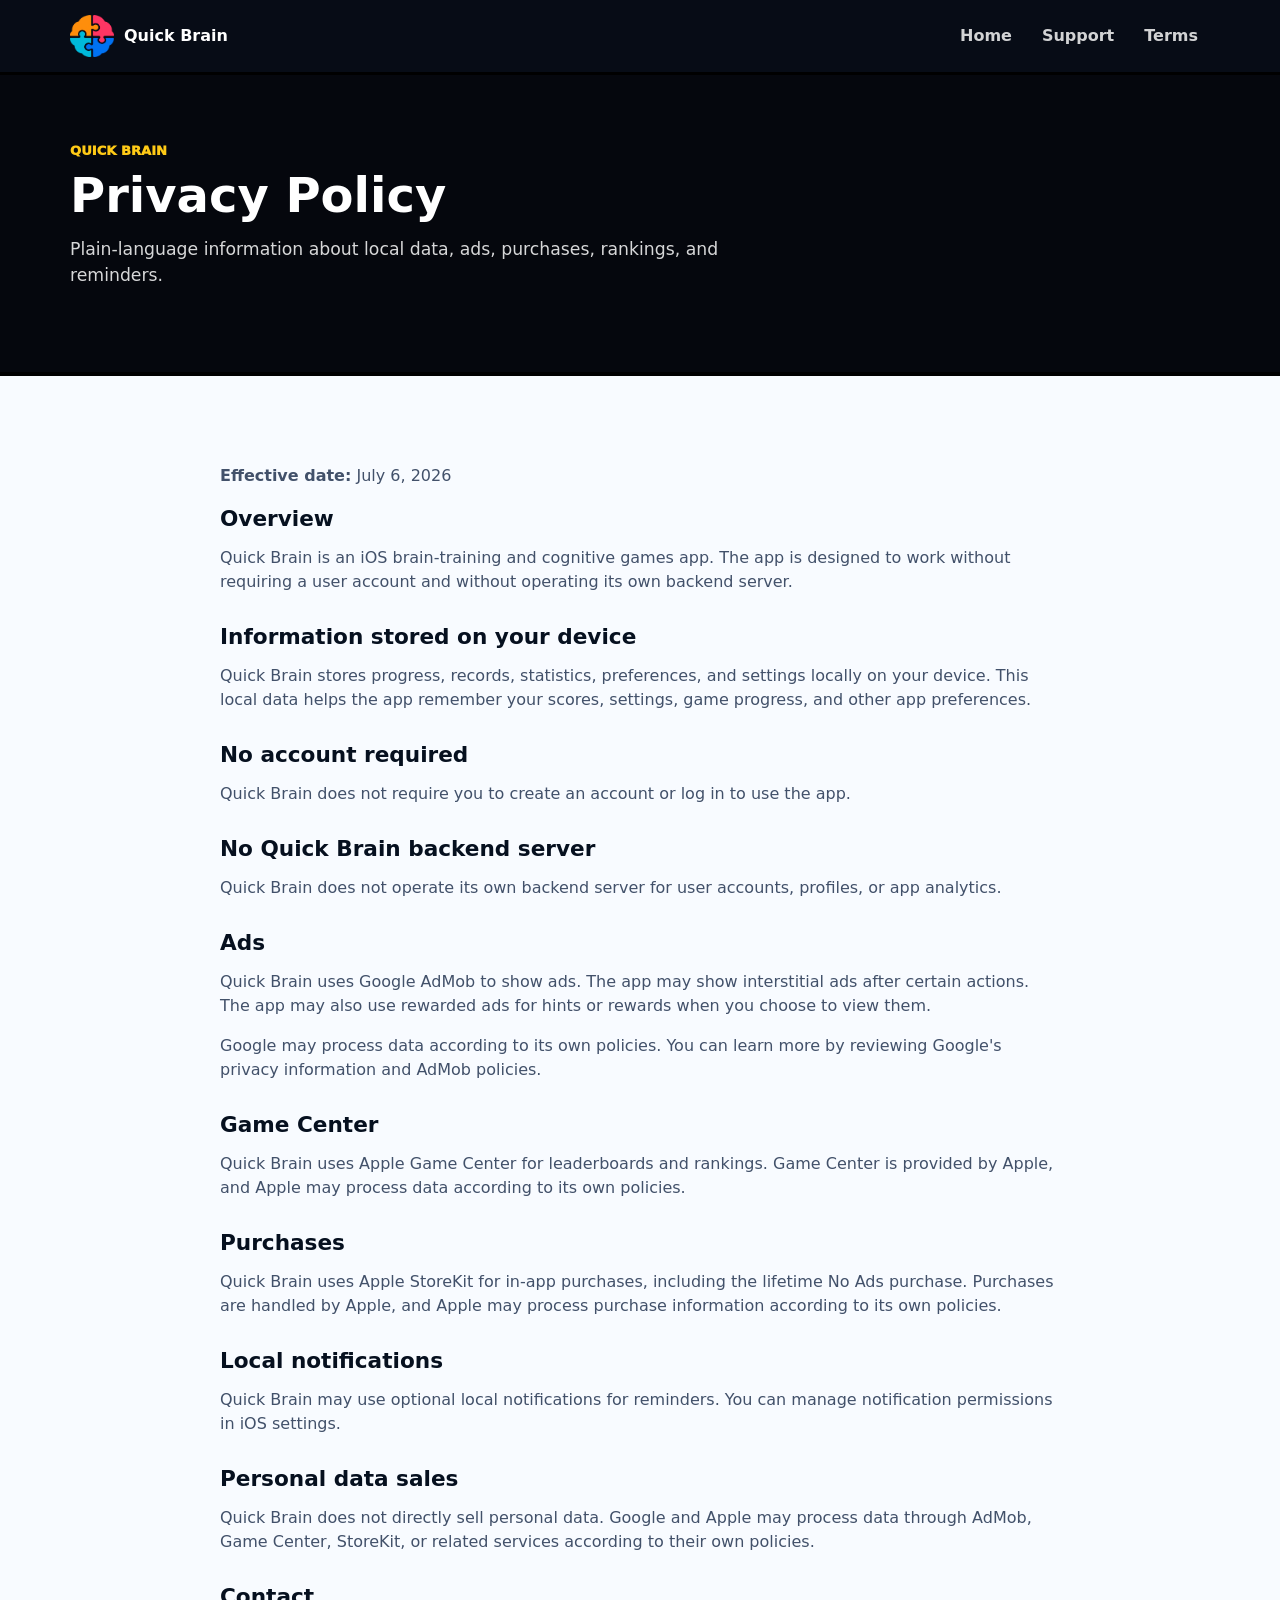
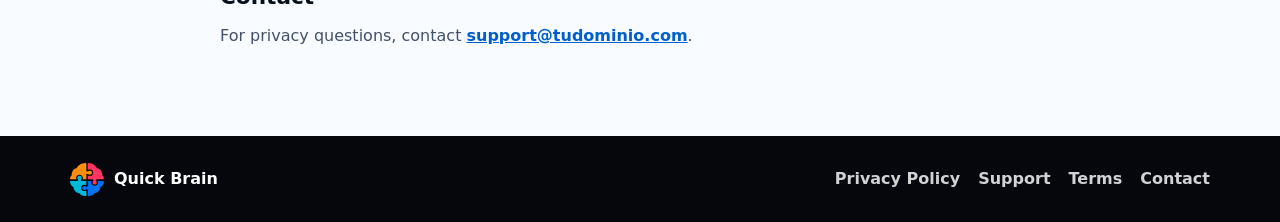
==== privacy/index.html @ 98ff45d4 "Add initial website structure for Quick Brain app - Created index.html for the main landing page wit" ====
<!doctype html>
<html lang="en">
  <head>
    <meta charset="utf-8">
    <meta name="viewport" content="width=device-width, initial-scale=1">
    <title>Privacy Policy | Quick Brain</title>
    <meta name="description" content="Privacy Policy for Quick Brain, an iPhone brain-training games app.">
    <link rel="icon" href="/imagenes/logo.png">
    <link rel="apple-touch-icon" href="/imagenes/logo.png">
    <link rel="stylesheet" href="/styles.css">
  </head>
  <body>
    <header class="site-header">
      <nav class="nav-shell" aria-label="Main navigation">
        <a class="brand" href="/" aria-label="Quick Brain home">
          <img class="brand-logo" src="/imagenes/logo.png" alt="" width="44" height="44">
          <span>Quick Brain</span>
        </a>
        <button class="nav-toggle" type="button" aria-expanded="false" aria-controls="nav-links" aria-label="Open navigation">
          <span></span>
          <span></span>
          <span></span>
        </button>
        <div class="nav-links" id="nav-links">
          <a href="/">Home</a>
          <a href="/support/">Support</a>
          <a href="/terms/">Terms</a>
        </div>
      </nav>
    </header>

    <main class="legal-page">
      <section class="page-hero">
        <div class="section-inner">
          <p class="eyebrow">Quick Brain</p>
          <h1>Privacy Policy</h1>
          <p>Plain-language information about local data, ads, purchases, rankings, and reminders.</p>
        </div>
      </section>

      <article class="legal-content section-inner">
        <p><strong>Effective date:</strong> July 6, 2026</p>

        <h2>Overview</h2>
        <p>
          Quick Brain is an iOS brain-training and cognitive games app. The app is designed
          to work without requiring a user account and without operating its own backend server.
        </p>

        <h2>Information stored on your device</h2>
        <p>
          Quick Brain stores progress, records, statistics, preferences, and settings locally
          on your device. This local data helps the app remember your scores, settings, game
          progress, and other app preferences.
        </p>

        <h2>No account required</h2>
        <p>
          Quick Brain does not require you to create an account or log in to use the app.
        </p>

        <h2>No Quick Brain backend server</h2>
        <p>
          Quick Brain does not operate its own backend server for user accounts, profiles,
          or app analytics.
        </p>

        <h2>Ads</h2>
        <p>
          Quick Brain uses Google AdMob to show ads. The app may show interstitial ads after
          certain actions. The app may also use rewarded ads for hints or rewards when you
          choose to view them.
        </p>
        <p>
          Google may process data according to its own policies. You can learn more by reviewing
          Google's privacy information and AdMob policies.
        </p>

        <h2>Game Center</h2>
        <p>
          Quick Brain uses Apple Game Center for leaderboards and rankings. Game Center is
          provided by Apple, and Apple may process data according to its own policies.
        </p>

        <h2>Purchases</h2>
        <p>
          Quick Brain uses Apple StoreKit for in-app purchases, including the lifetime
          No Ads purchase. Purchases are handled by Apple, and Apple may process purchase
          information according to its own policies.
        </p>

        <h2>Local notifications</h2>
        <p>
          Quick Brain may use optional local notifications for reminders. You can manage
          notification permissions in iOS settings.
        </p>

        <h2>Personal data sales</h2>
        <p>
          Quick Brain does not directly sell personal data. Google and Apple may process data
          through AdMob, Game Center, StoreKit, or related services according to their own policies.
        </p>

        <h2>Contact</h2>
        <p>
          For privacy questions, contact <a href="mailto:support@tudominio.com">support@tudominio.com</a>.
        </p>
      </article>
    </main>

    <footer class="site-footer">
      <div class="footer-inner">
        <a class="footer-brand" href="/">
          <img src="/imagenes/logo.png" alt="" width="34" height="34">
          <span>Quick Brain</span>
        </a>
        <div class="footer-links" aria-label="Footer navigation">
          <a href="/privacy/">Privacy Policy</a>
          <a href="/support/">Support</a>
          <a href="/terms/">Terms</a>
          <a href="mailto:support@tudominio.com">Contact</a>
        </div>
      </div>
    </footer>

    <script src="/script.js"></script>
  </body>
</html>
---- styles.css ----
:root {
  color-scheme: dark;
  --ink: #06101f;
  --ink-2: #101622;
  --panel: #17191f;
  --blue: #003d78;
  --blue-2: #1479e6;
  --cyan: #12bdd4;
  --green: #25d45b;
  --yellow: #ffca16;
  --orange: #ff8c00;
  --pink: #ff2e67;
  --red: #ef2a23;
  --paper: #f8fbff;
  --cream: #fff8e8;
  --muted: #aeb8c8;
  --line: #000;
  --shadow: 0 24px 64px rgba(0, 0, 0, 0.35);
  --max: 1140px;
}

* {
  box-sizing: border-box;
}

html {
  scroll-behavior: smooth;
}

body {
  margin: 0;
  font-family: Inter, ui-sans-serif, system-ui, -apple-system, BlinkMacSystemFont, "Segoe UI", sans-serif;
  color: var(--paper);
  background: var(--ink);
  line-height: 1.5;
}

body.nav-open {
  overflow: hidden;
}

img {
  display: block;
  max-width: 100%;
}

a {
  color: inherit;
}

.site-header {
  position: sticky;
  top: 0;
  z-index: 20;
  border-bottom: 3px solid var(--line);
  background: rgba(8, 13, 22, 0.96);
  backdrop-filter: blur(16px);
}

.nav-shell {
  width: calc(100% - 32px);
  max-width: var(--max);
  min-height: 72px;
  margin: 0 auto;
  display: flex;
  align-items: center;
  justify-content: space-between;
  gap: 18px;
}

.brand,
.footer-brand {
  display: inline-flex;
  align-items: center;
  gap: 10px;
  color: #fff;
  font-weight: 900;
  text-decoration: none;
}

.brand-logo,
.footer-brand img {
  width: 44px;
  height: 44px;
  object-fit: contain;
}

.nav-links {
  display: flex;
  align-items: center;
  gap: 6px;
}

.nav-links a,
.footer-links a {
  color: rgba(255, 255, 255, 0.82);
  font-weight: 800;
  text-decoration: none;
}

.nav-links a {
  padding: 10px 12px;
  border-radius: 8px;
}

.nav-links a:hover,
.nav-links a:focus-visible,
.footer-links a:hover,
.footer-links a:focus-visible {
  color: #fff;
  outline: none;
}

.nav-links a:hover,
.nav-links a:focus-visible {
  background: rgba(255, 255, 255, 0.1);
}

.nav-toggle {
  display: none;
  width: 44px;
  height: 44px;
  border: 3px solid #000;
  border-radius: 8px;
  background: #fff;
  color: #000;
  cursor: pointer;
}

.nav-toggle span {
  display: block;
  width: 18px;
  height: 3px;
  margin: 4px auto;
  border-radius: 3px;
  background: #000;
}

.hero {
  position: relative;
  min-height: 74svh;
  overflow: hidden;
  display: flex;
  align-items: center;
  border-bottom: 4px solid #000;
  background: #05070d;
}

.hero::before {
  content: "";
  position: absolute;
  inset: 0;
  background-image: url("/imagenes/edits/mental-math-flow-mockup.png");
  background-repeat: no-repeat;
  background-size: min(980px, 95vw);
  background-position: right 2vw center;
  opacity: 0.72;
}

.hero::after {
  content: "";
  position: absolute;
  inset: 0;
  background: rgba(2, 6, 13, 0.57);
}

.hero-content {
  position: relative;
  z-index: 1;
  width: calc(100% - 32px);
  max-width: var(--max);
  margin: 0 auto;
  padding: 76px 0 80px;
}

.eyebrow {
  margin: 0 0 10px;
  color: var(--yellow);
  font-size: 0.82rem;
  font-weight: 950;
  text-transform: uppercase;
  letter-spacing: 0;
}

h1,
h2,
h3,
p {
  overflow-wrap: anywhere;
}

h1,
h2,
h3 {
  margin: 0;
  line-height: 1.02;
  letter-spacing: 0;
}

h1 {
  max-width: 640px;
  font-size: 3.8rem;
}

h2 {
  font-size: 2.35rem;
}

h3 {
  font-size: 1.1rem;
}

.hero-copy {
  max-width: 590px;
  margin: 18px 0 0;
  color: rgba(255, 255, 255, 0.9);
  font-size: 1.2rem;
}

.hero-actions,
.cta-inner,
.footer-inner,
.hero-stats,
.split-section {
  display: flex;
}

.hero-actions {
  flex-wrap: wrap;
  gap: 12px;
  margin-top: 28px;
}

.button {
  display: inline-flex;
  min-height: 48px;
  align-items: center;
  justify-content: center;
  padding: 13px 18px;
  border: 3px solid #000;
  border-radius: 8px;
  box-shadow: 0 5px 0 #000;
  font-weight: 950;
  text-decoration: none;
  transition: transform 160ms ease, box-shadow 160ms ease;
}

.button:hover,
.button:focus-visible {
  transform: translateY(2px);
  box-shadow: 0 3px 0 #000;
  outline: none;
}

.button.primary {
  color: #03101c;
  background: var(--yellow);
}

.button.secondary {
  color: #fff;
  background: var(--blue-2);
}

.hero-stats {
  flex-wrap: wrap;
  gap: 12px;
  margin: 34px 0 0;
}

.hero-stats div {
  min-width: 132px;
  padding: 12px 14px;
  border: 3px solid #000;
  border-radius: 8px;
  background: rgba(255, 255, 255, 0.95);
  box-shadow: 0 5px 0 #000;
  color: #07111f;
}

.hero-stats dt {
  color: #31435c;
  font-size: 0.74rem;
  font-weight: 900;
  text-transform: uppercase;
}

.hero-stats dd {
  margin: 1px 0 0;
  font-size: 1.12rem;
  font-weight: 950;
}

.section {
  border-bottom: 4px solid #000;
}

.section-inner {
  width: calc(100% - 32px);
  max-width: var(--max);
  margin: 0 auto;
  padding: 72px 0;
}

.section-light {
  color: var(--ink);
  background: var(--paper);
}

.section-blue {
  color: #fff;
  background: var(--blue);
}

.section-dark {
  color: #fff;
  background: #05070d;
}

.section-heading {
  max-width: 760px;
  margin-bottom: 28px;
}

.section-heading.compact {
  max-width: 680px;
}

.section-heading p:not(.eyebrow) {
  margin: 14px 0 0;
  color: currentColor;
  opacity: 0.82;
  font-size: 1.06rem;
}

.feature-grid,
.game-grid,
.showcase-grid,
.support-grid {
  display: grid;
  gap: 18px;
}

.feature-grid {
  grid-template-columns: repeat(3, 1fr);
}

.feature-card,
.game-card,
.shot-card,
.support-card {
  border: 4px solid #000;
  border-radius: 8px;
  box-shadow: 0 8px 0 #000;
}

.feature-card {
  min-height: 218px;
  padding: 20px;
  background: #fff;
}

.feature-card p,
.support-card p,
.legal-content p,
.copy-stack p {
  color: #42516a;
}

.feature-icon {
  display: inline-flex;
  width: 46px;
  height: 46px;
  margin-bottom: 16px;
  align-items: center;
  justify-content: center;
  border: 3px solid #000;
  border-radius: 8px;
  color: #000;
  font-size: 1.2rem;
  font-weight: 950;
}

.accent-blue .feature-icon {
  background: #5a9ff5;
}

.accent-green .feature-icon {
  background: var(--green);
}

.accent-yellow .feature-icon {
  background: var(--yellow);
}

.accent-pink .feature-icon {
  background: var(--pink);
}

.accent-orange .feature-icon {
  background: var(--orange);
}

.accent-cyan .feature-icon {
  background: var(--cyan);
}

.game-grid {
  grid-template-columns: repeat(4, 1fr);
}

.game-card {
  position: relative;
  min-height: 176px;
  overflow: hidden;
  padding: 14px;
  background: var(--cream);
}

.game-card h3 {
  position: absolute;
  left: 12px;
  right: 12px;
  bottom: 12px;
  z-index: 1;
  padding: 8px 10px;
  border: 3px solid #000;
  border-radius: 8px;
  color: #fff;
  background: var(--blue);
  text-align: center;
}

.game-card > span {
  display: grid;
  min-height: 110px;
  place-items: center;
  color: #07111f;
  font-size: 1.7rem;
  font-weight: 950;
}

.game-card.math {
  background: #111;
}

.game-card.math > span {
  color: #fff;
}

.game-card.visual > span {
  background:
    linear-gradient(90deg, #fff 25%, transparent 25% 50%, #fff 50% 75%, transparent 75%) 0 0 / 64px 64px,
    linear-gradient(#4b96ff 50%, #fff 50%) 0 0 / 64px 64px;
  border: 3px solid #000;
}

.game-card.number {
  background: #47c3c8;
}

.game-card.pattern > span {
  width: 114px;
  height: 114px;
  margin: 0 auto;
  border: 8px solid #000;
  border-radius: 50%;
  background:
    conic-gradient(var(--green) 0 25%, var(--red) 25% 50%, var(--yellow) 50% 75%, var(--blue-2) 75% 100%);
}

.game-card.reaction {
  background: #79c173;
}

.game-card.reaction > span {
  color: var(--yellow);
  font-size: 4rem;
  text-shadow: 3px 3px 0 #000;
}

.game-card.patches {
  background: #fff;
}

.game-card.patches > span {
  color: #fff;
  background:
    linear-gradient(90deg, #37d450 0 38%, transparent 38% 44%, #3488ff 44% 100%);
  border: 3px solid #000;
}

.game-card.zip {
  background: #ffd9c5;
}

.game-card.zip > span {
  border: 16px solid #ff5a00;
  border-radius: 32px;
}

.game-card.sudoku > span {
  background:
    linear-gradient(#111 2px, transparent 2px) 0 0 / 24px 24px,
    linear-gradient(90deg, #111 2px, transparent 2px) 0 0 / 24px 24px,
    #fff;
  border: 3px solid #000;
}

.showcase-grid {
  grid-template-columns: repeat(3, 1fr);
  align-items: stretch;
}

.shot-card {
  margin: 0;
  overflow: hidden;
  background: #000;
}

.shot-card.wide {
  grid-column: span 3;
}

.shot-card img {
  width: 100%;
  aspect-ratio: 1;
  object-fit: contain;
  background: #000;
}

.shot-card figcaption {
  padding: 12px 14px;
  border-top: 4px solid #000;
  color: #07111f;
  background: #fff;
  font-weight: 950;
}

.split-section {
  align-items: flex-start;
  justify-content: space-between;
  gap: 44px;
}

.split-section > * {
  flex: 1;
}

.copy-stack p:first-child {
  margin-top: 0;
}

.text-link {
  color: #005fcc;
  font-weight: 950;
  text-decoration-thickness: 3px;
  text-underline-offset: 4px;
}

.cta-section {
  color: #fff;
  background: #111720;
}

.cta-inner {
  align-items: center;
  justify-content: space-between;
  gap: 24px;
}

.cta-inner h2 {
  max-width: 760px;
}

.site-footer {
  background: #05070d;
}

.footer-inner {
  width: calc(100% - 32px);
  max-width: var(--max);
  margin: 0 auto;
  padding: 26px 0;
  align-items: center;
  justify-content: space-between;
  gap: 20px;
}

.footer-brand img {
  width: 34px;
  height: 34px;
}

.footer-links {
  display: flex;
  flex-wrap: wrap;
  gap: 14px 18px;
}

.page-hero {
  color: #fff;
  border-bottom: 4px solid #000;
  background: #05070d;
}

.page-hero .section-inner {
  padding: 66px 0;
}

.page-hero h1 {
  font-size: 3rem;
}

.page-hero p:not(.eyebrow) {
  max-width: 690px;
  color: rgba(255, 255, 255, 0.84);
  font-size: 1.08rem;
}

.page-hero .button {
  margin-top: 16px;
}

.legal-page {
  color: var(--ink);
  background: var(--paper);
}

.legal-content {
  max-width: 840px;
}

.legal-content h2,
.support-card h2 {
  margin-top: 32px;
  color: var(--ink);
  font-size: 1.35rem;
}

.legal-content h2:first-of-type {
  margin-top: 20px;
}

.legal-content a,
.support-card a {
  color: #005fcc;
  font-weight: 850;
}

.support-grid {
  grid-template-columns: repeat(2, 1fr);
}

.support-card {
  padding: 22px;
  background: #fff;
}

.support-card h2 {
  margin-top: 0;
}

.support-card ol {
  margin: 16px 0 0;
  padding-left: 22px;
  color: #42516a;
}

.support-card li + li {
  margin-top: 8px;
}

@media (max-width: 920px) {
  .feature-grid,
  .game-grid,
  .showcase-grid,
  .support-grid {
    grid-template-columns: repeat(2, 1fr);
  }

  .shot-card.wide {
    grid-column: span 2;
  }
}

@media (max-width: 720px) {
  .nav-toggle {
    display: block;
  }

  .nav-links {
    position: fixed;
    left: 16px;
    right: 16px;
    top: 84px;
    display: none;
    flex-direction: column;
    align-items: stretch;
    padding: 14px;
    border: 4px solid #000;
    border-radius: 8px;
    background: #101722;
    box-shadow: 0 8px 0 #000;
  }

  .nav-links.is-open {
    display: flex;
  }

  .nav-links a {
    padding: 13px 12px;
  }

  .hero {
    min-height: 72svh;
    align-items: flex-end;
  }

  .hero::before {
    background-size: 780px;
    background-position: center top 18px;
    opacity: 0.52;
  }

  .hero-content {
    padding: 150px 0 36px;
  }

  h1 {
    font-size: 2.85rem;
  }

  h2 {
    font-size: 2rem;
  }

  .hero-copy {
    font-size: 1.05rem;
  }

  .section-inner {
    padding: 52px 0;
  }

  .feature-grid,
  .game-grid,
  .showcase-grid,
  .support-grid {
    grid-template-columns: 1fr;
  }

  .shot-card.wide {
    grid-column: span 1;
  }

  .split-section,
  .cta-inner,
  .footer-inner {
    flex-direction: column;
    align-items: flex-start;
  }

  .hero-stats div {
    flex: 1 1 140px;
  }
}

@media (max-width: 420px) {
  .nav-shell,
  .section-inner,
  .footer-inner,
  .hero-content {
    width: calc(100% - 24px);
    max-width: 366px;
    margin-left: 12px;
    margin-right: 12px;
  }

  .brand span {
    max-width: 170px;
  }

  h1 {
    font-size: 2.45rem;
  }

  h2 {
    font-size: 1.72rem;
  }

  .button {
    width: 100%;
  }

  .hero-actions {
    width: 100%;
  }
}
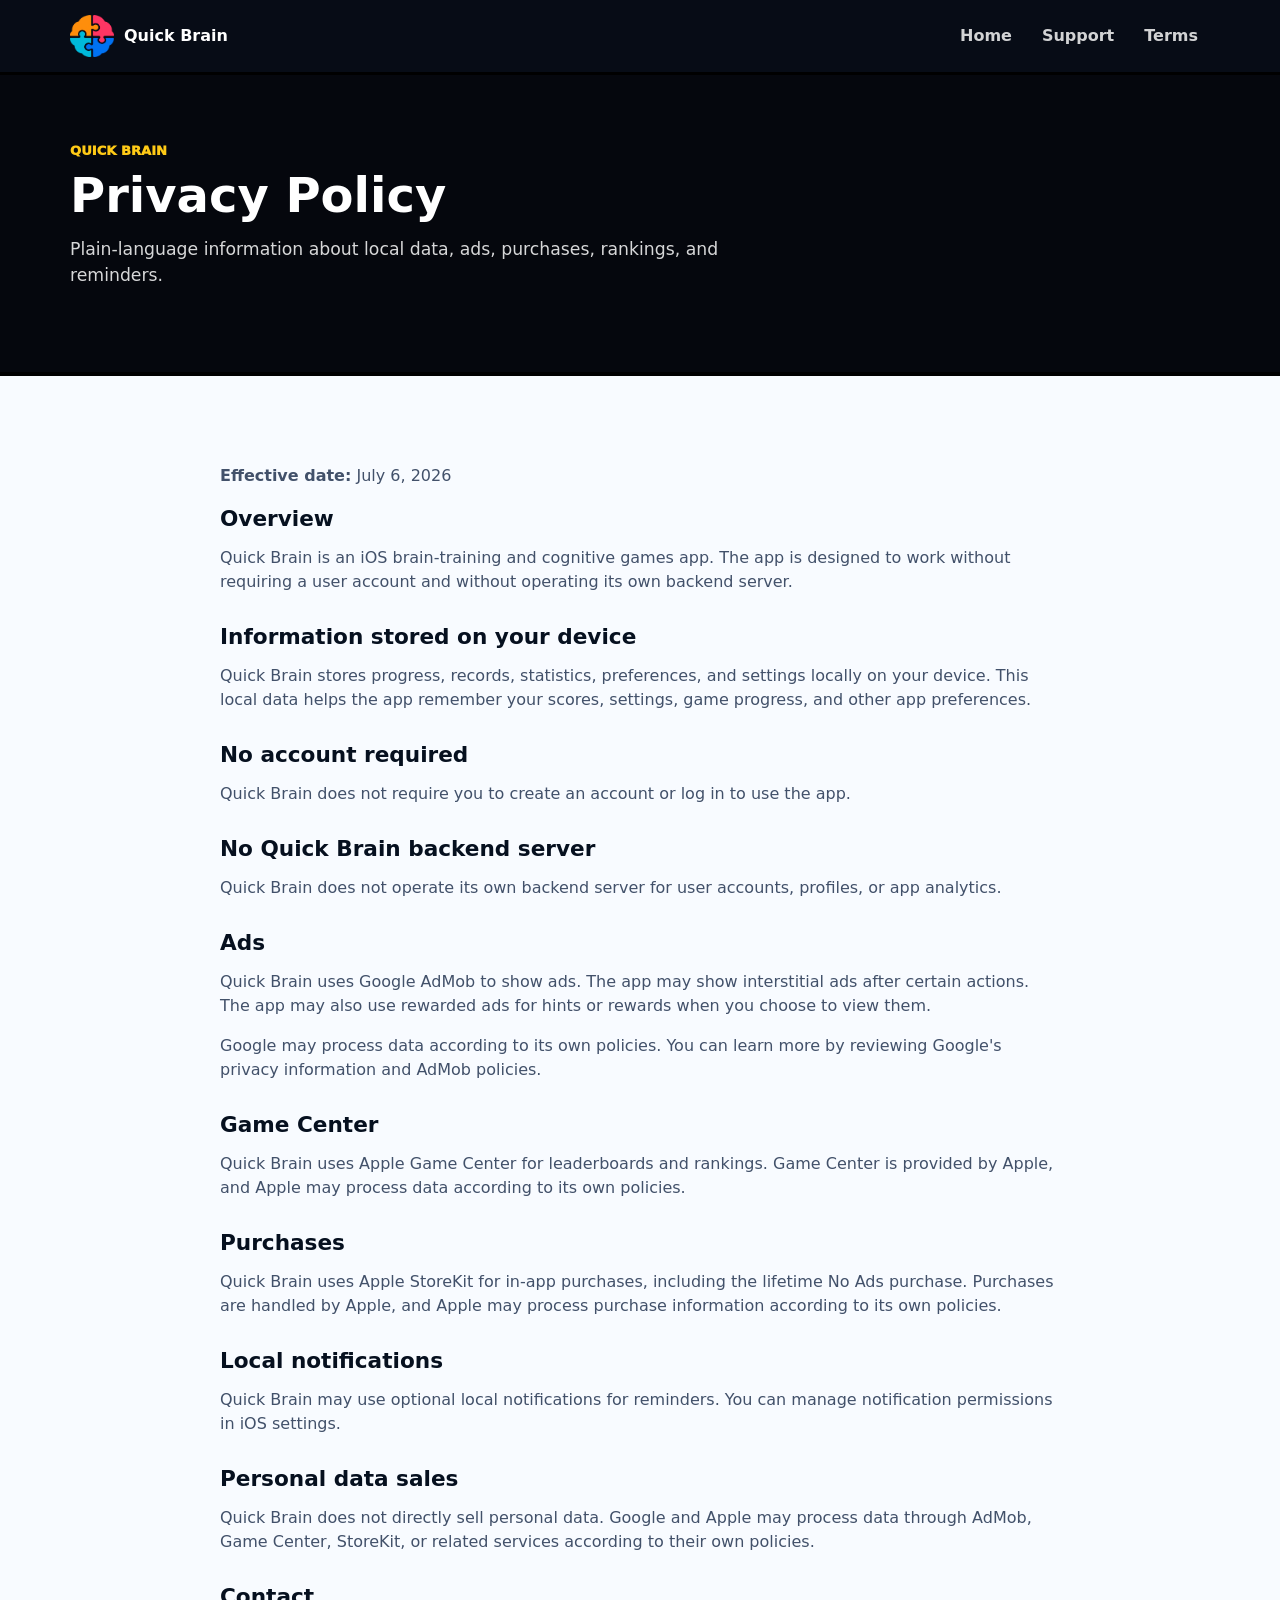
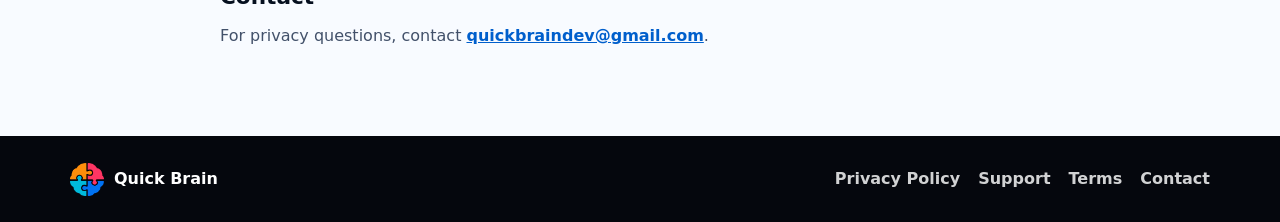
==== commit 49a2a79b: "Add new images for Verbal Memory and Visual Memory games - Added 'Verbal Memory - VeMSquare.png' to " ====
--- a/privacy/index.html
+++ b/privacy/index.html
@@ -103,7 +103,7 @@
 
         <h2>Contact</h2>
         <p>
-          For privacy questions, contact <a href="mailto:support@tudominio.com">support@tudominio.com</a>.
+          For privacy questions, contact <a href="mailto:quickbraindev@gmail.com">quickbraindev@gmail.com</a>.
         </p>
       </article>
     </main>
@@ -118,7 +118,7 @@
           <a href="/privacy/">Privacy Policy</a>
           <a href="/support/">Support</a>
           <a href="/terms/">Terms</a>
-          <a href="mailto:support@tudominio.com">Contact</a>
+          <a href="mailto:quickbraindev@gmail.com">Contact</a>
         </div>
       </div>
     </footer>
--- a/styles.css
+++ b/styles.css
@@ -347,7 +347,6 @@
 
 .feature-card,
 .game-card,
-.shot-card,
 .support-card {
   border: 4px solid #000;
   border-radius: 8px;
@@ -406,116 +405,52 @@
 }
 
 .game-grid {
-  grid-template-columns: repeat(4, 1fr);
+  grid-template-columns: repeat(5, 1fr);
 }
 
 .game-card {
   position: relative;
-  min-height: 176px;
+  aspect-ratio: 1;
+  min-height: 0;
   overflow: hidden;
-  padding: 14px;
-  background: var(--cream);
+  background: #000;
 }
 
 .game-card h3 {
   position: absolute;
-  left: 12px;
-  right: 12px;
-  bottom: 12px;
+  left: 10px;
+  right: 10px;
+  bottom: 10px;
   z-index: 1;
   padding: 8px 10px;
   border: 3px solid #000;
   border-radius: 8px;
   color: #fff;
-  background: var(--blue);
+  background: rgba(0, 61, 120, 0.94);
   text-align: center;
-}
-
-.game-card > span {
-  display: grid;
-  min-height: 110px;
-  place-items: center;
-  color: #07111f;
-  font-size: 1.7rem;
-  font-weight: 950;
-}
-
-.game-card.math {
-  background: #111;
-}
-
-.game-card.math > span {
-  color: #fff;
-}
-
-.game-card.visual > span {
-  background:
-    linear-gradient(90deg, #fff 25%, transparent 25% 50%, #fff 50% 75%, transparent 75%) 0 0 / 64px 64px,
-    linear-gradient(#4b96ff 50%, #fff 50%) 0 0 / 64px 64px;
-  border: 3px solid #000;
-}
-
-.game-card.number {
-  background: #47c3c8;
-}
-
-.game-card.pattern > span {
-  width: 114px;
-  height: 114px;
-  margin: 0 auto;
-  border: 8px solid #000;
-  border-radius: 50%;
-  background:
-    conic-gradient(var(--green) 0 25%, var(--red) 25% 50%, var(--yellow) 50% 75%, var(--blue-2) 75% 100%);
-}
-
-.game-card.reaction {
-  background: #79c173;
-}
-
-.game-card.reaction > span {
-  color: var(--yellow);
-  font-size: 4rem;
-  text-shadow: 3px 3px 0 #000;
-}
-
-.game-card.patches {
-  background: #fff;
-}
-
-.game-card.patches > span {
-  color: #fff;
-  background:
-    linear-gradient(90deg, #37d450 0 38%, transparent 38% 44%, #3488ff 44% 100%);
-  border: 3px solid #000;
-}
-
-.game-card.zip {
-  background: #ffd9c5;
-}
-
-.game-card.zip > span {
-  border: 16px solid #ff5a00;
-  border-radius: 32px;
-}
-
-.game-card.sudoku > span {
-  background:
-    linear-gradient(#111 2px, transparent 2px) 0 0 / 24px 24px,
-    linear-gradient(90deg, #111 2px, transparent 2px) 0 0 / 24px 24px,
-    #fff;
-  border: 3px solid #000;
+  text-shadow: 0 1px 0 #000;
+}
+
+.game-card img {
+  width: 100%;
+  height: 100%;
+  object-fit: cover;
 }
 
 .showcase-grid {
   grid-template-columns: repeat(3, 1fr);
-  align-items: stretch;
+  align-items: start;
+  gap: 30px 24px;
 }
 
 .shot-card {
+  display: flex;
+  flex-direction: column;
+  align-items: center;
+  gap: 12px;
   margin: 0;
-  overflow: hidden;
-  background: #000;
+  overflow: visible;
+  background: transparent;
 }
 
 .shot-card.wide {
@@ -524,17 +459,24 @@
 
 .shot-card img {
   width: 100%;
-  aspect-ratio: 1;
+  height: auto;
   object-fit: contain;
-  background: #000;
+  background: transparent;
+}
+
+.shot-card:not(.wide) img {
+  width: min(100%, 270px);
+  max-height: 580px;
+  object-position: center top;
 }
 
 .shot-card figcaption {
-  padding: 12px 14px;
-  border-top: 4px solid #000;
-  color: #07111f;
-  background: #fff;
+  width: 100%;
+  color: #fff;
   font-weight: 950;
+  text-align: center;
+  text-transform: uppercase;
+  font-size: 0.86rem;
 }
 
 .split-section {
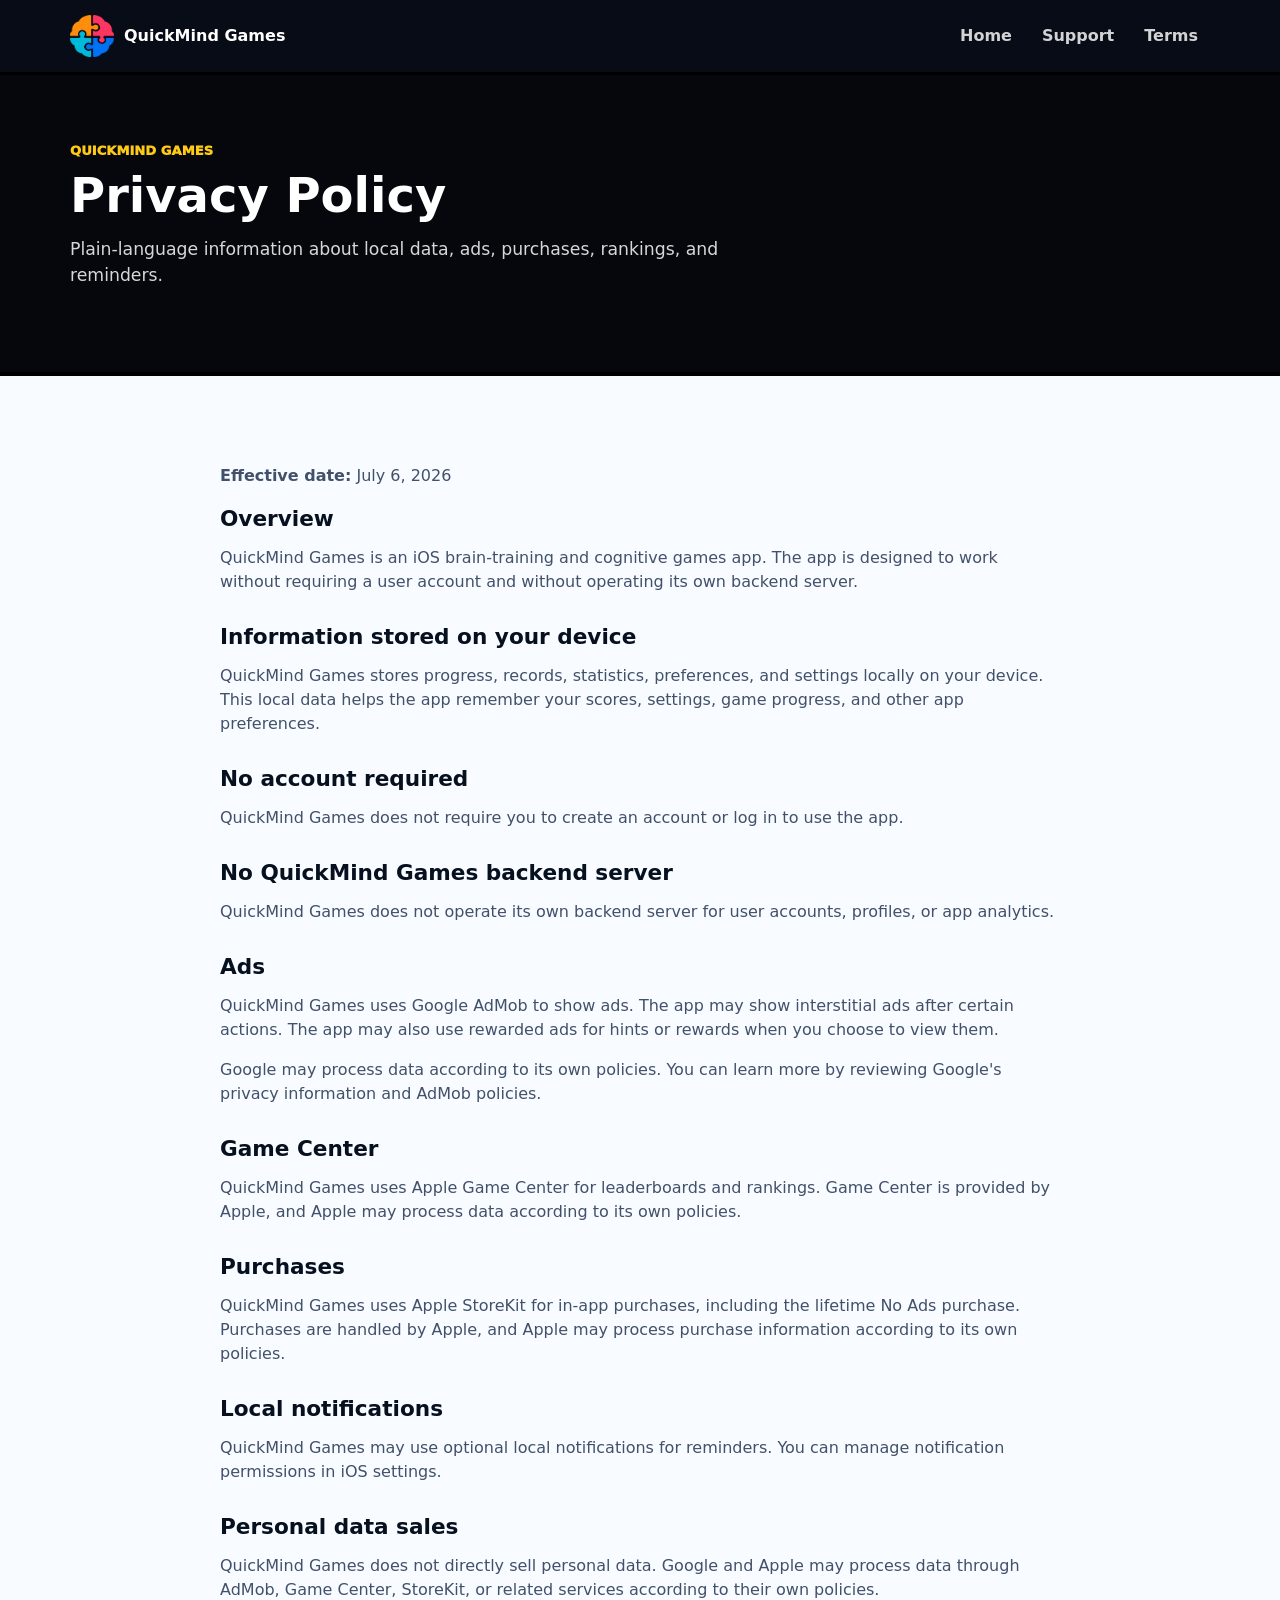
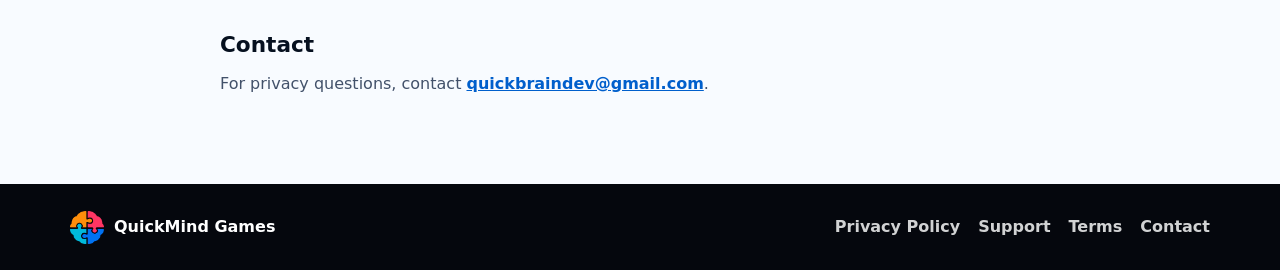
==== commit a07062d1: "hol" ====
--- a/privacy/index.html
+++ b/privacy/index.html
@@ -3,8 +3,8 @@
   <head>
     <meta charset="utf-8">
     <meta name="viewport" content="width=device-width, initial-scale=1">
-    <title>Privacy Policy | Quick Brain</title>
-    <meta name="description" content="Privacy Policy for Quick Brain, an iPhone brain-training games app.">
+    <title>Privacy Policy | QuickMind Games</title>
+    <meta name="description" content="Privacy Policy for QuickMind Games, an iPhone brain-training games app.">
     <link rel="icon" href="/imagenes/logo.png">
     <link rel="apple-touch-icon" href="/imagenes/logo.png">
     <link rel="stylesheet" href="/styles.css">
@@ -12,9 +12,9 @@
   <body>
     <header class="site-header">
       <nav class="nav-shell" aria-label="Main navigation">
-        <a class="brand" href="/" aria-label="Quick Brain home">
+        <a class="brand" href="/" aria-label="QuickMind Games home">
           <img class="brand-logo" src="/imagenes/logo.png" alt="" width="44" height="44">
-          <span>Quick Brain</span>
+          <span>QuickMind Games</span>
         </a>
         <button class="nav-toggle" type="button" aria-expanded="false" aria-controls="nav-links" aria-label="Open navigation">
           <span></span>
@@ -32,7 +32,7 @@
     <main class="legal-page">
       <section class="page-hero">
         <div class="section-inner">
-          <p class="eyebrow">Quick Brain</p>
+          <p class="eyebrow">QuickMind Games</p>
           <h1>Privacy Policy</h1>
           <p>Plain-language information about local data, ads, purchases, rankings, and reminders.</p>
         </div>
@@ -43,31 +43,31 @@
 
         <h2>Overview</h2>
         <p>
-          Quick Brain is an iOS brain-training and cognitive games app. The app is designed
+          QuickMind Games is an iOS brain-training and cognitive games app. The app is designed
           to work without requiring a user account and without operating its own backend server.
         </p>
 
         <h2>Information stored on your device</h2>
         <p>
-          Quick Brain stores progress, records, statistics, preferences, and settings locally
+          QuickMind Games stores progress, records, statistics, preferences, and settings locally
           on your device. This local data helps the app remember your scores, settings, game
           progress, and other app preferences.
         </p>
 
         <h2>No account required</h2>
         <p>
-          Quick Brain does not require you to create an account or log in to use the app.
+          QuickMind Games does not require you to create an account or log in to use the app.
         </p>
 
-        <h2>No Quick Brain backend server</h2>
+        <h2>No QuickMind Games backend server</h2>
         <p>
-          Quick Brain does not operate its own backend server for user accounts, profiles,
+          QuickMind Games does not operate its own backend server for user accounts, profiles,
           or app analytics.
         </p>
 
         <h2>Ads</h2>
         <p>
-          Quick Brain uses Google AdMob to show ads. The app may show interstitial ads after
+          QuickMind Games uses Google AdMob to show ads. The app may show interstitial ads after
           certain actions. The app may also use rewarded ads for hints or rewards when you
           choose to view them.
         </p>
@@ -78,26 +78,26 @@
 
         <h2>Game Center</h2>
         <p>
-          Quick Brain uses Apple Game Center for leaderboards and rankings. Game Center is
+          QuickMind Games uses Apple Game Center for leaderboards and rankings. Game Center is
           provided by Apple, and Apple may process data according to its own policies.
         </p>
 
         <h2>Purchases</h2>
         <p>
-          Quick Brain uses Apple StoreKit for in-app purchases, including the lifetime
+          QuickMind Games uses Apple StoreKit for in-app purchases, including the lifetime
           No Ads purchase. Purchases are handled by Apple, and Apple may process purchase
           information according to its own policies.
         </p>
 
         <h2>Local notifications</h2>
         <p>
-          Quick Brain may use optional local notifications for reminders. You can manage
+          QuickMind Games may use optional local notifications for reminders. You can manage
           notification permissions in iOS settings.
         </p>
 
         <h2>Personal data sales</h2>
         <p>
-          Quick Brain does not directly sell personal data. Google and Apple may process data
+          QuickMind Games does not directly sell personal data. Google and Apple may process data
           through AdMob, Game Center, StoreKit, or related services according to their own policies.
         </p>
 
@@ -112,7 +112,7 @@
       <div class="footer-inner">
         <a class="footer-brand" href="/">
           <img src="/imagenes/logo.png" alt="" width="34" height="34">
-          <span>Quick Brain</span>
+          <span>QuickMind Games</span>
         </a>
         <div class="footer-links" aria-label="Footer navigation">
           <a href="/privacy/">Privacy Policy</a>
